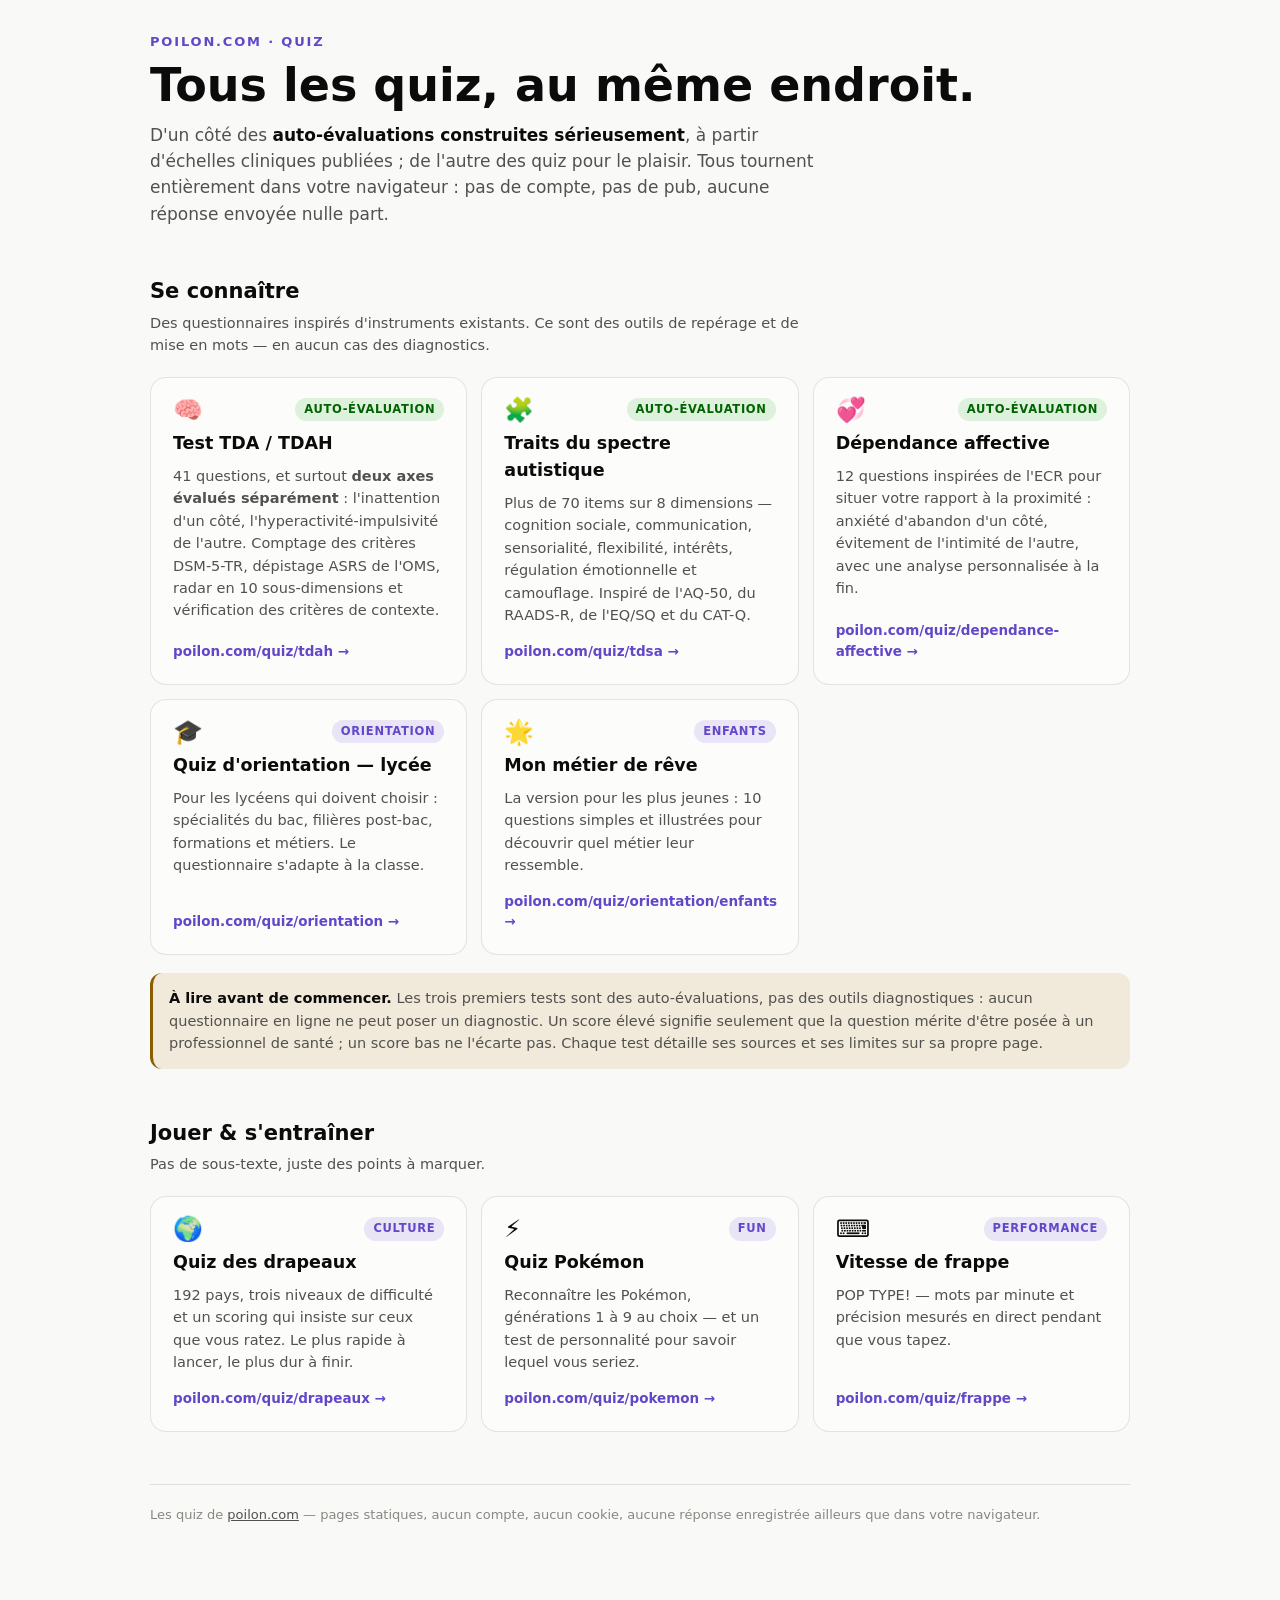
==== index.html @ 081be8d6 "Les quiz de poilon.com, regroupés sous /quiz Un hub unique (poilon.com/quiz) et une URL par quiz :  " ====
<!doctype html>
<html lang="fr">
<head>
<meta charset="utf-8">
<meta name="viewport" content="width=device-width, initial-scale=1">
<title>Les quiz de poilon.com</title>
<meta name="description" content="Tous les quiz et tests de poilon.com au même endroit : TDAH, traits autistiques, dépendance affective, orientation, drapeaux, Pokémon, vitesse de frappe. Gratuits, sans inscription, rien n'est envoyé nulle part.">
<meta property="og:title" content="Les quiz de poilon.com">
<meta property="og:description" content="Des auto-évaluations sérieuses et des quiz pour le plaisir. Gratuits, sans inscription, tout se passe dans votre navigateur.">
<meta property="og:type" content="website">
<style>
  :root {
    color-scheme: light;
    --surface-1: #fcfcfb;
    --page: #f9f9f7;
    --ink: #0b0b0b;
    --ink-2: #52514e;
    --muted: #898781;
    --grid: #e1e0d9;
    --ring: rgba(11,11,11,0.10);
    --accent: #6247c9;
    --accent-soft: rgba(98,71,201,0.12);
    --good-text: #006300;
    --good-soft: rgba(12,163,12,0.13);
    --warn-soft: rgba(180,120,10,0.12);
    --warn-text: #8a5d00;
  }
  @media (prefers-color-scheme: dark) {
    :root:where(:not([data-theme="light"])) {
      color-scheme: dark;
      --surface-1: #1a1a19;
      --page: #0d0d0d;
      --ink: #ffffff;
      --ink-2: #c3c2b7;
      --muted: #898781;
      --grid: #2c2c2a;
      --ring: rgba(255,255,255,0.10);
      --accent: #9b86ff;
      --accent-soft: rgba(155,134,255,0.16);
      --good-text: #0ca30c;
      --warn-soft: rgba(235,170,40,0.14);
      --warn-text: #e0a94a;
    }
  }
  :root[data-theme="dark"] {
    color-scheme: dark;
    --surface-1: #1a1a19;
    --page: #0d0d0d;
    --ink: #ffffff;
    --ink-2: #c3c2b7;
    --muted: #898781;
    --grid: #2c2c2a;
    --ring: rgba(255,255,255,0.10);
    --accent: #9b86ff;
    --accent-soft: rgba(155,134,255,0.16);
    --good-text: #0ca30c;
    --warn-soft: rgba(235,170,40,0.14);
    --warn-text: #e0a94a;
  }

  * { margin: 0; box-sizing: border-box; }
  body {
    background: var(--page);
    color: var(--ink);
    font: 16px/1.55 system-ui, -apple-system, "Segoe UI", sans-serif;
    padding: 32px 20px 80px;
  }
  .wrap { max-width: 980px; margin: 0 auto; }

  .kicker {
    font-size: 13px; font-weight: 700; letter-spacing: .14em;
    text-transform: uppercase; color: var(--accent);
  }
  h1 { font-size: clamp(32px, 6vw, 46px); line-height: 1.12; margin: 8px 0 10px; }
  .sub { color: var(--ink-2); max-width: 680px; font-size: 17px; }
  .sub strong { color: var(--ink); }

  h2 { font-size: 21px; margin: 48px 0 4px; }
  .h2sub { color: var(--ink-2); font-size: 14.5px; margin-bottom: 20px; max-width: 680px; }

  .cards { display: grid; grid-template-columns: repeat(auto-fit, minmax(272px, 1fr)); gap: 14px; }
  .card {
    display: flex; flex-direction: column; gap: 8px;
    background: var(--surface-1); border: 1px solid var(--ring);
    border-radius: 16px; padding: 20px 22px 22px;
    text-decoration: none; color: inherit;
    transition: border-color .2s, transform .2s;
  }
  a.card:hover, a.card:focus-visible { border-color: var(--accent); transform: translateY(-2px); }
  a.card:focus-visible { outline: 2px solid var(--accent); outline-offset: 3px; }
  .card .top { display: flex; align-items: center; justify-content: space-between; gap: 10px; }
  .card .emoji { font-size: 24px; line-height: 1; }
  .card h3 { font-size: 17.5px; margin: 0; }
  .card p { color: var(--ink-2); font-size: 14.5px; }
  .card .go { font-size: 13.5px; font-weight: 600; color: var(--accent); margin-top: auto; padding-top: 6px; }

  .badge {
    font-size: 11.5px; font-weight: 700; letter-spacing: .06em; text-transform: uppercase;
    padding: 3px 9px; border-radius: 999px; white-space: nowrap;
    background: var(--accent-soft); color: var(--accent);
  }
  .badge.serieux { background: var(--good-soft); color: var(--good-text); }

  .avert {
    margin-top: 18px; padding: 14px 16px; border-radius: 12px;
    background: var(--warn-soft); border-left: 3px solid var(--warn-text);
    color: var(--ink-2); font-size: 14.5px;
  }
  .avert strong { color: var(--ink); }

  footer { margin-top: 52px; padding-top: 20px; border-top: 1px solid var(--grid); font-size: 13px; color: var(--muted); }
  footer a { color: var(--ink-2); }

  @media (prefers-reduced-motion: reduce) { a.card:hover, a.card:focus-visible { transform: none; } }
</style>
</head>
<body>
<div class="wrap">

  <header>
    <div class="kicker">poilon.com · quiz</div>
    <h1>Tous les quiz, au même endroit.</h1>
    <p class="sub">D'un côté des <strong>auto-évaluations construites sérieusement</strong>, à partir
    d'échelles cliniques publiées ; de l'autre des quiz pour le plaisir. Tous tournent entièrement
    dans votre navigateur : pas de compte, pas de pub, aucune réponse envoyée nulle part.</p>
  </header>

  <h2>Se connaître</h2>
  <p class="h2sub">Des questionnaires inspirés d'instruments existants. Ce sont des outils de
  repérage et de mise en mots — en aucun cas des diagnostics.</p>

  <div class="cards">

    <a class="card" href="./tdah/">
      <div class="top"><span class="emoji">🧠</span><span class="badge serieux">Auto-évaluation</span></div>
      <h3>Test TDA / TDAH</h3>
      <p>41 questions, et surtout <strong>deux axes évalués séparément</strong> : l'inattention d'un
      côté, l'hyperactivité-impulsivité de l'autre. Comptage des critères DSM-5-TR, dépistage ASRS
      de l'OMS, radar en 10 sous-dimensions et vérification des critères de contexte.</p>
      <div class="go">poilon.com/quiz/tdah →</div>
    </a>

    <a class="card" href="./tdsa/">
      <div class="top"><span class="emoji">🧩</span><span class="badge serieux">Auto-évaluation</span></div>
      <h3>Traits du spectre autistique</h3>
      <p>Plus de 70 items sur 8 dimensions — cognition sociale, communication, sensorialité,
      flexibilité, intérêts, régulation émotionnelle et camouflage. Inspiré de l'AQ-50, du RAADS-R,
      de l'EQ/SQ et du CAT-Q.</p>
      <div class="go">poilon.com/quiz/tdsa →</div>
    </a>

    <a class="card" href="./dependance-affective/">
      <div class="top"><span class="emoji">💞</span><span class="badge serieux">Auto-évaluation</span></div>
      <h3>Dépendance affective</h3>
      <p>12 questions inspirées de l'ECR pour situer votre rapport à la proximité : anxiété
      d'abandon d'un côté, évitement de l'intimité de l'autre, avec une analyse personnalisée
      à la fin.</p>
      <div class="go">poilon.com/quiz/dependance-affective →</div>
    </a>

    <a class="card" href="./orientation/">
      <div class="top"><span class="emoji">🎓</span><span class="badge">Orientation</span></div>
      <h3>Quiz d'orientation — lycée</h3>
      <p>Pour les lycéens qui doivent choisir : spécialités du bac, filières post-bac, formations
      et métiers. Le questionnaire s'adapte à la classe.</p>
      <div class="go">poilon.com/quiz/orientation →</div>
    </a>

    <a class="card" href="./orientation/enfants/">
      <div class="top"><span class="emoji">🌟</span><span class="badge">Enfants</span></div>
      <h3>Mon métier de rêve</h3>
      <p>La version pour les plus jeunes : 10 questions simples et illustrées pour découvrir
      quel métier leur ressemble.</p>
      <div class="go">poilon.com/quiz/orientation/enfants →</div>
    </a>

  </div>

  <div class="avert">
    <strong>À lire avant de commencer.</strong> Les trois premiers tests sont des auto-évaluations,
    pas des outils diagnostiques : aucun questionnaire en ligne ne peut poser un diagnostic. Un
    score élevé signifie seulement que la question mérite d'être posée à un professionnel de santé ;
    un score bas ne l'écarte pas. Chaque test détaille ses sources et ses limites sur sa propre page.
  </div>

  <h2>Jouer &amp; s'entraîner</h2>
  <p class="h2sub">Pas de sous-texte, juste des points à marquer.</p>

  <div class="cards">

    <a class="card" href="./drapeaux/">
      <div class="top"><span class="emoji">🌍</span><span class="badge">Culture</span></div>
      <h3>Quiz des drapeaux</h3>
      <p>192 pays, trois niveaux de difficulté et un scoring qui insiste sur ceux que vous ratez.
      Le plus rapide à lancer, le plus dur à finir.</p>
      <div class="go">poilon.com/quiz/drapeaux →</div>
    </a>

    <a class="card" href="./pokemon/">
      <div class="top"><span class="emoji">⚡</span><span class="badge">Fun</span></div>
      <h3>Quiz Pokémon</h3>
      <p>Reconnaître les Pokémon, générations 1 à 9 au choix — et un test de personnalité
      pour savoir lequel vous seriez.</p>
      <div class="go">poilon.com/quiz/pokemon →</div>
    </a>

    <a class="card" href="./frappe/">
      <div class="top"><span class="emoji">⌨️</span><span class="badge">Performance</span></div>
      <h3>Vitesse de frappe</h3>
      <p>POP TYPE! — mots par minute et précision mesurés en direct pendant que vous tapez.</p>
      <div class="go">poilon.com/quiz/frappe →</div>
    </a>

  </div>

  <footer>
    Les quiz de <a href="https://poilon.com">poilon.com</a> — pages statiques, aucun compte,
    aucun cookie, aucune réponse enregistrée ailleurs que dans votre navigateur.
  </footer>

</div>
</body>
</html>
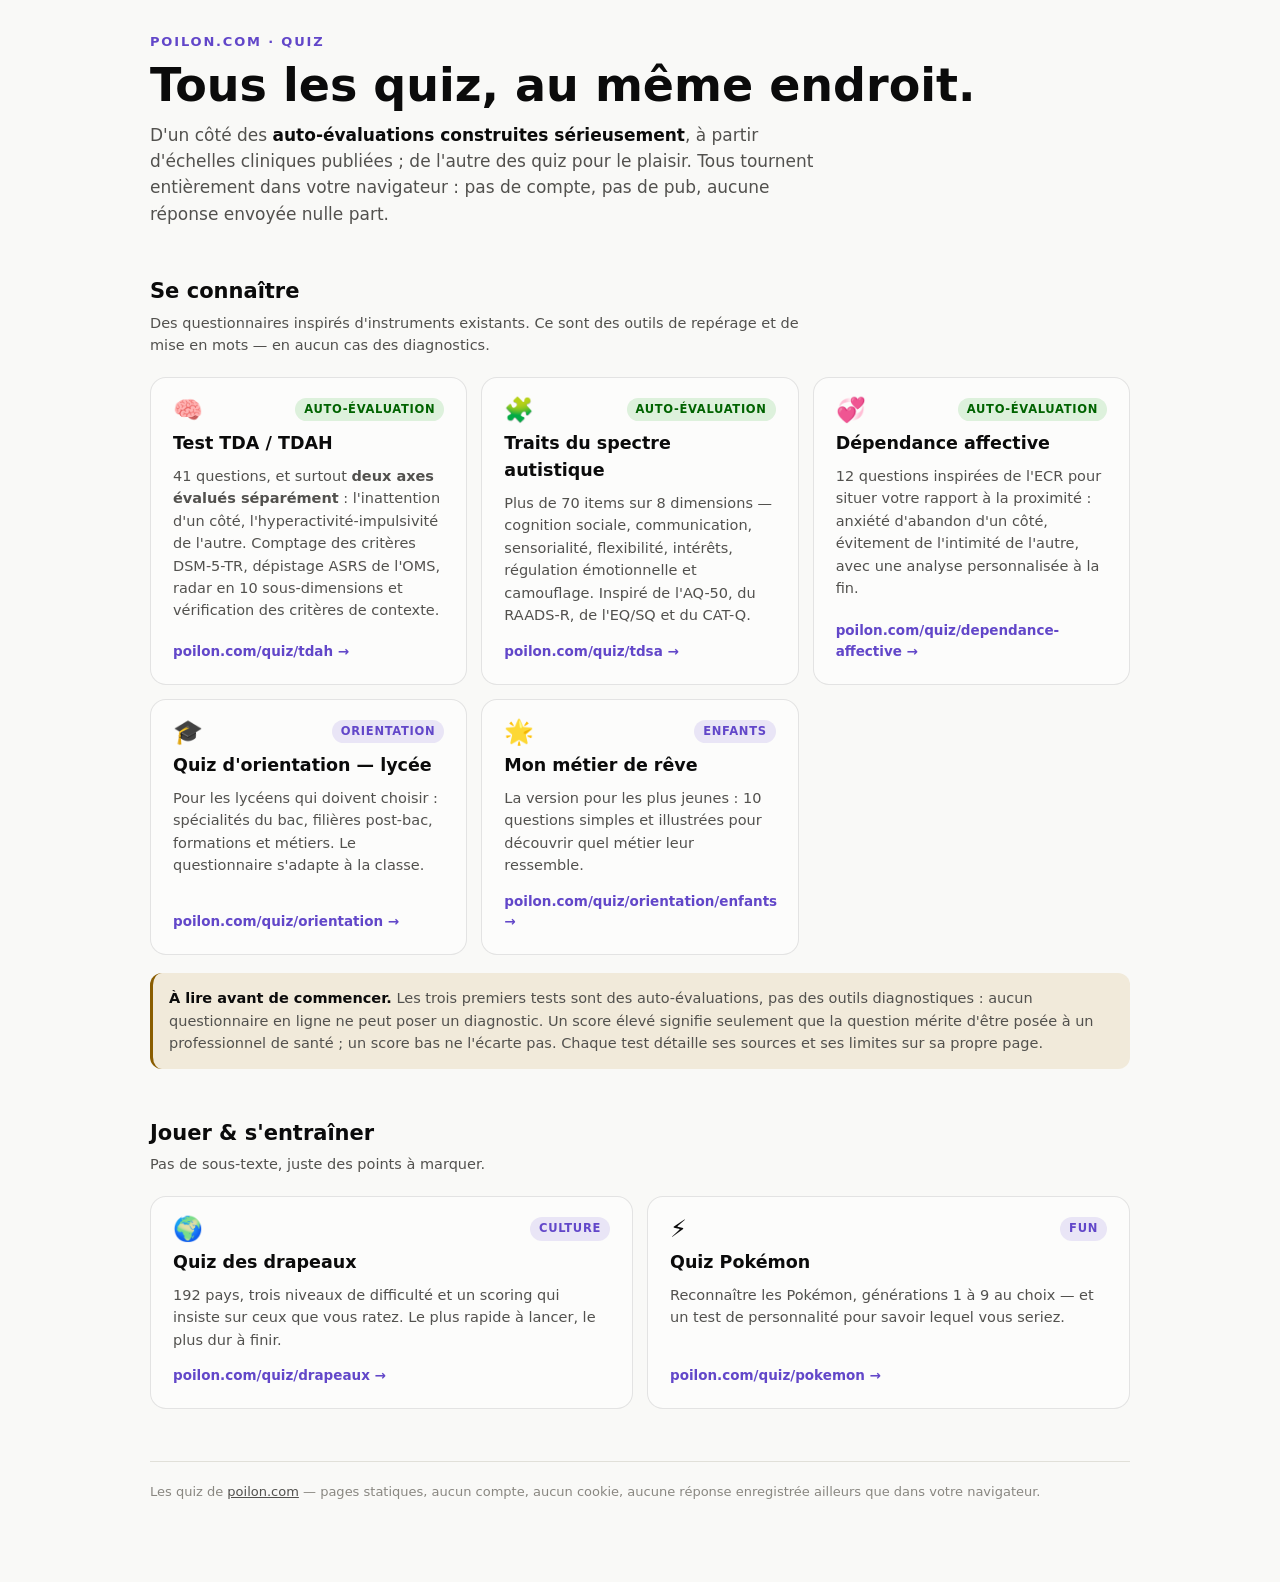
==== commit a5307bb3: "Le test de vitesse de frappe n'est pas un quiz : retiré du hub Il reste à sa place, sur poilon.com/t" ====
--- a/index.html
+++ b/index.html
@@ -4,7 +4,7 @@
 <meta charset="utf-8">
 <meta name="viewport" content="width=device-width, initial-scale=1">
 <title>Les quiz de poilon.com</title>
-<meta name="description" content="Tous les quiz et tests de poilon.com au même endroit : TDAH, traits autistiques, dépendance affective, orientation, drapeaux, Pokémon, vitesse de frappe. Gratuits, sans inscription, rien n'est envoyé nulle part.">
+<meta name="description" content="Tous les quiz et tests de poilon.com au même endroit : TDAH, traits autistiques, dépendance affective, orientation, drapeaux, Pokémon. Gratuits, sans inscription, rien n'est envoyé nulle part.">
 <meta property="og:title" content="Les quiz de poilon.com">
 <meta property="og:description" content="Des auto-évaluations sérieuses et des quiz pour le plaisir. Gratuits, sans inscription, tout se passe dans votre navigateur.">
 <meta property="og:type" content="website">
@@ -204,13 +204,6 @@
       <div class="go">poilon.com/quiz/pokemon →</div>
     </a>
 
-    <a class="card" href="./frappe/">
-      <div class="top"><span class="emoji">⌨️</span><span class="badge">Performance</span></div>
-      <h3>Vitesse de frappe</h3>
-      <p>POP TYPE! — mots par minute et précision mesurés en direct pendant que vous tapez.</p>
-      <div class="go">poilon.com/quiz/frappe →</div>
-    </a>
-
   </div>
 
   <footer>
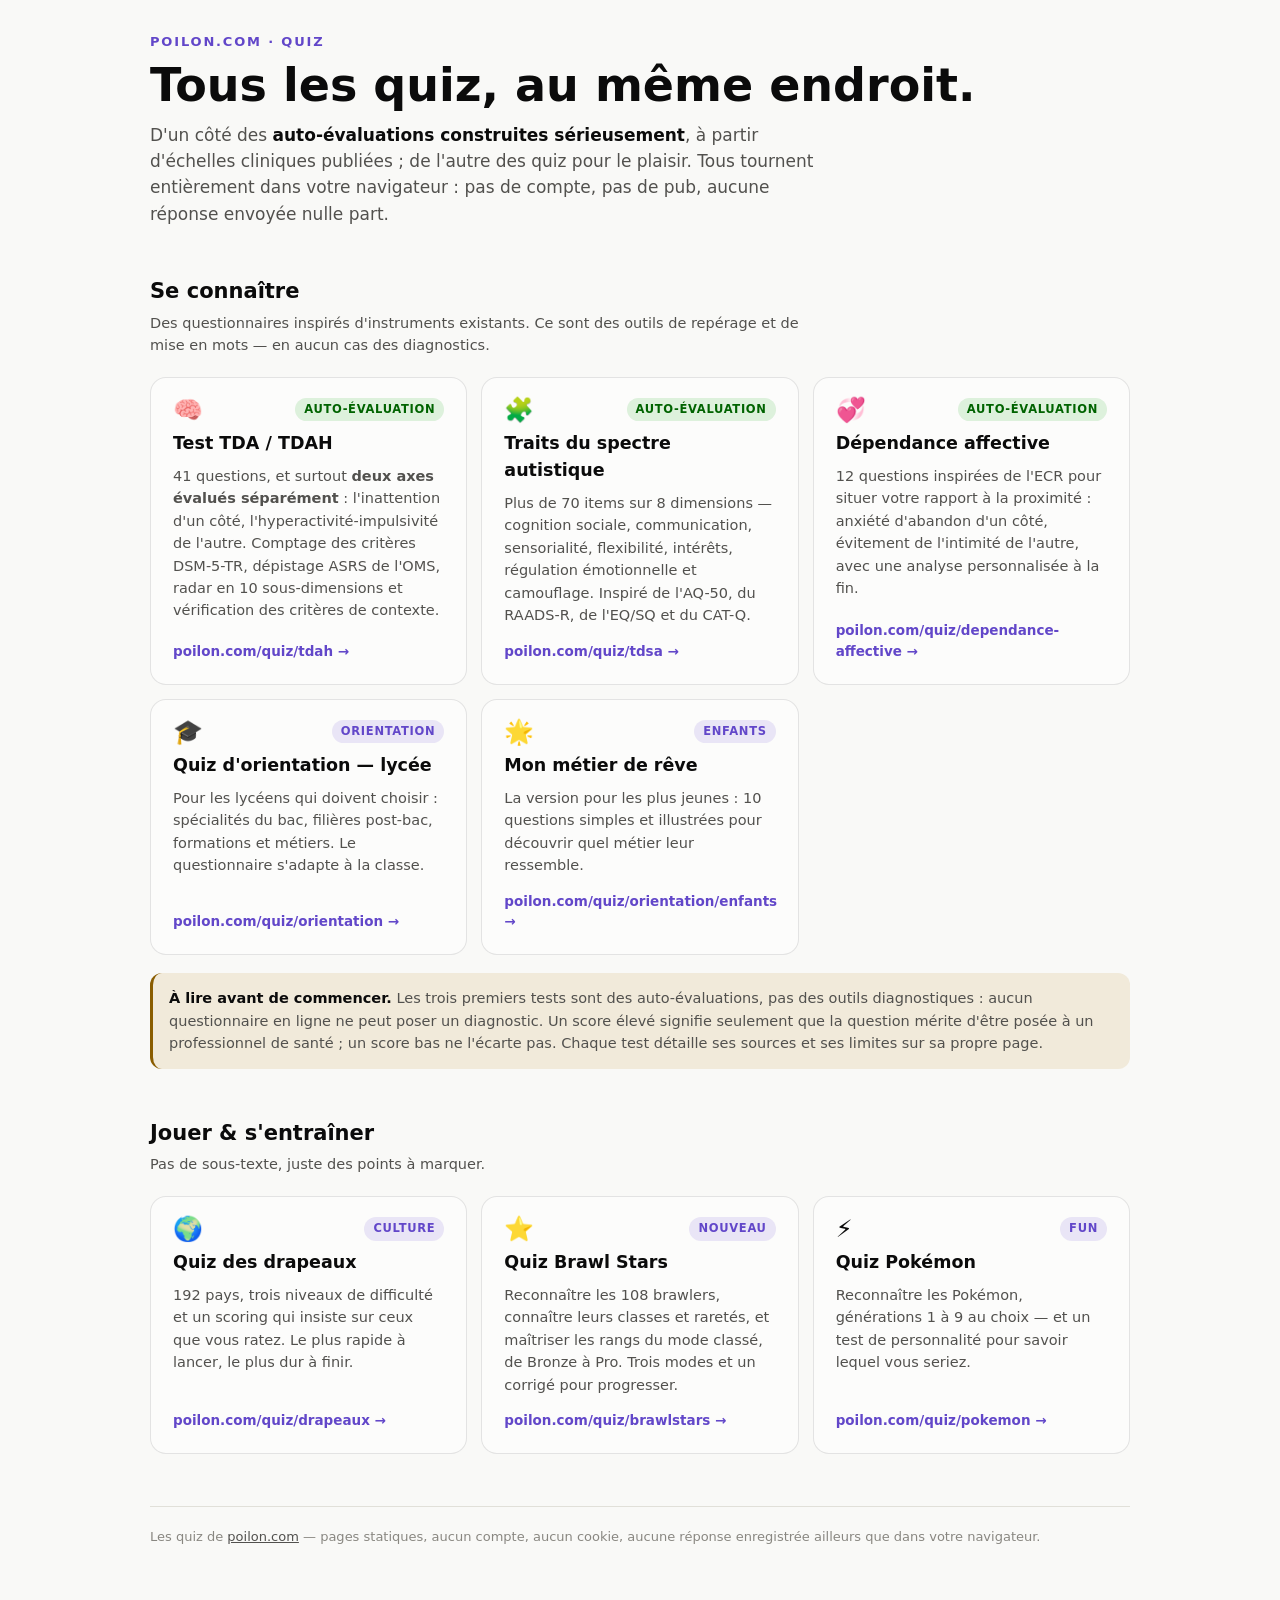
==== commit 124066b8: "Ajoute le quiz Brawl Stars avec 108 brawlers et les rangs classés" ====
--- a/index.html
+++ b/index.html
@@ -4,7 +4,7 @@
 <meta charset="utf-8">
 <meta name="viewport" content="width=device-width, initial-scale=1">
 <title>Les quiz de poilon.com</title>
-<meta name="description" content="Tous les quiz et tests de poilon.com au même endroit : TDAH, traits autistiques, dépendance affective, orientation, drapeaux, Pokémon. Gratuits, sans inscription, rien n'est envoyé nulle part.">
+<meta name="description" content="Tous les quiz et tests de poilon.com au même endroit : TDAH, traits autistiques, dépendance affective, orientation, drapeaux, Pokémon, Brawl Stars. Gratuits, sans inscription, rien n'est envoyé nulle part.">
 <meta property="og:title" content="Les quiz de poilon.com">
 <meta property="og:description" content="Des auto-évaluations sérieuses et des quiz pour le plaisir. Gratuits, sans inscription, tout se passe dans votre navigateur.">
 <meta property="og:type" content="website">
@@ -196,6 +196,14 @@
       <div class="go">poilon.com/quiz/drapeaux →</div>
     </a>
 
+    <a class="card" href="./brawlstars/">
+      <div class="top"><span class="emoji">⭐</span><span class="badge">Nouveau</span></div>
+      <h3>Quiz Brawl Stars</h3>
+      <p>Reconnaître les 108 brawlers, connaître leurs classes et raretés, et maîtriser les rangs
+      du mode classé, de Bronze à Pro. Trois modes et un corrigé pour progresser.</p>
+      <div class="go">poilon.com/quiz/brawlstars →</div>
+    </a>
+
     <a class="card" href="./pokemon/">
       <div class="top"><span class="emoji">⚡</span><span class="badge">Fun</span></div>
       <h3>Quiz Pokémon</h3>
